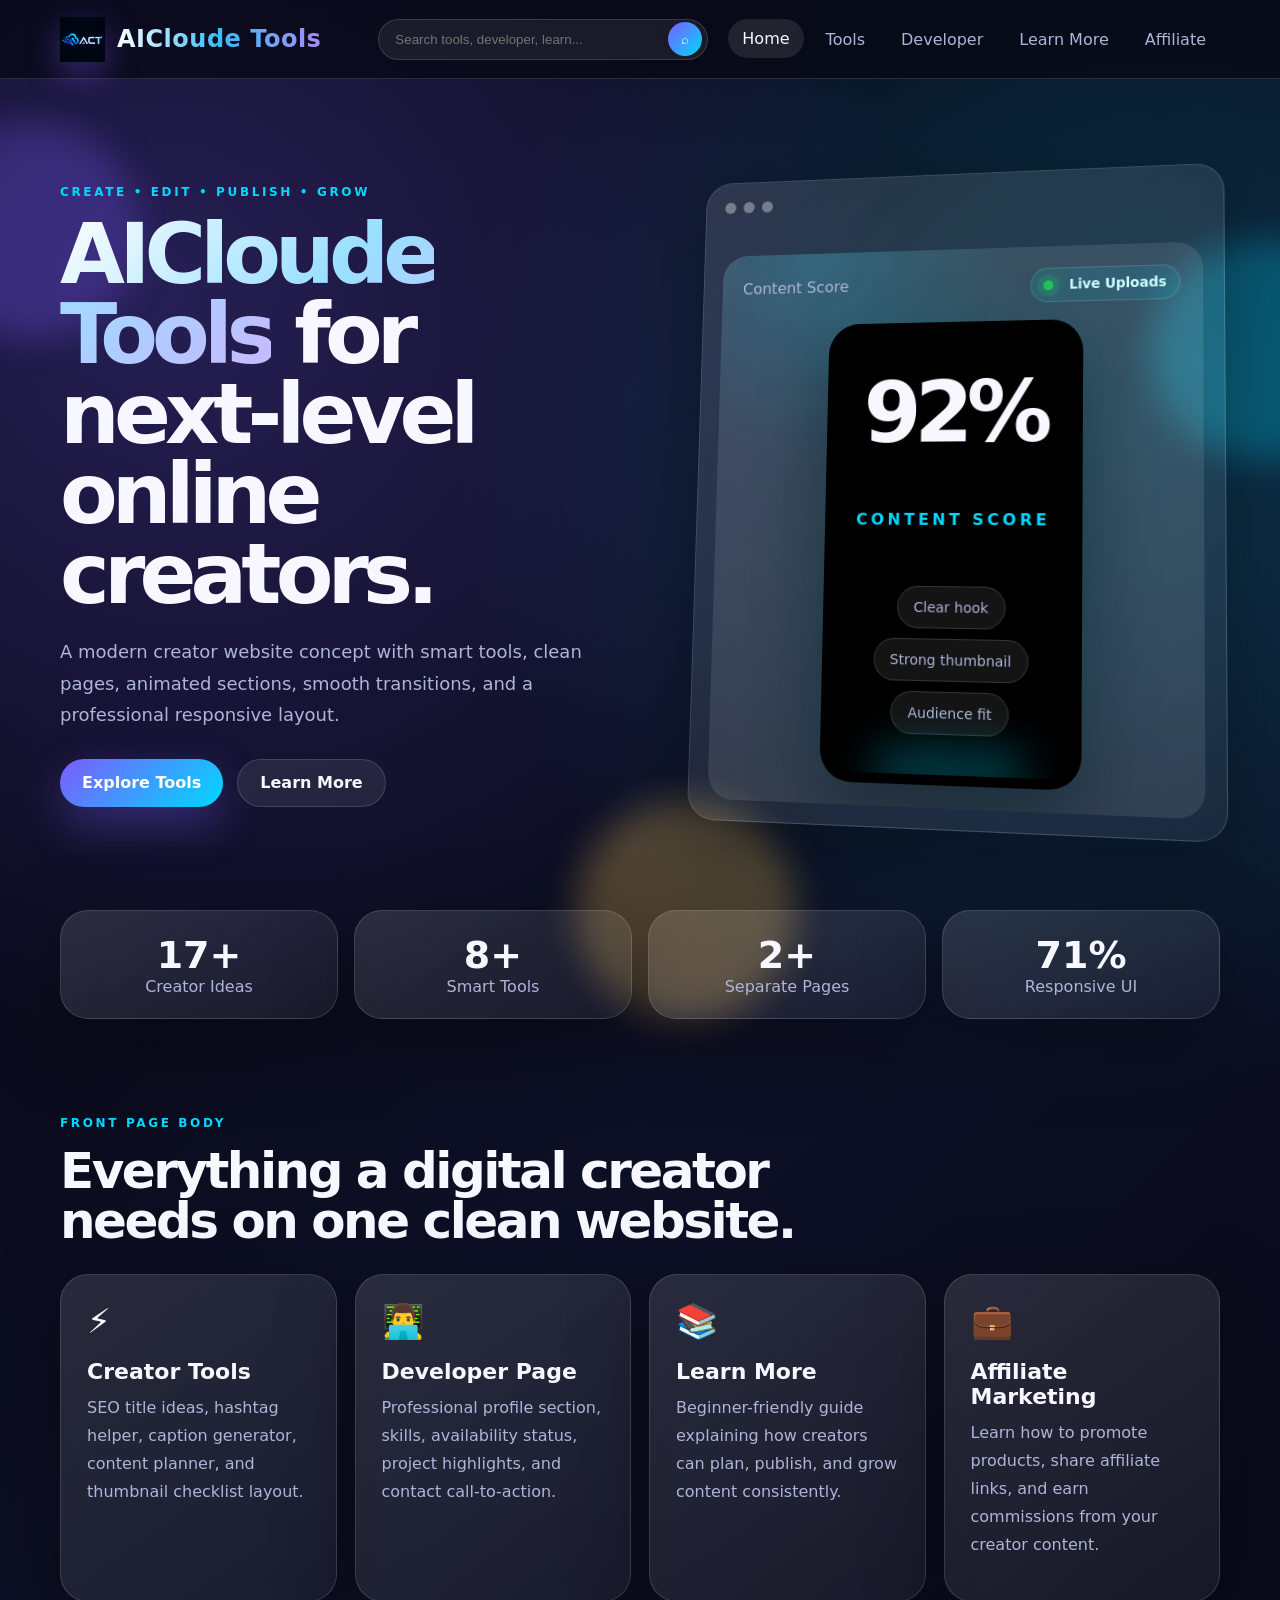
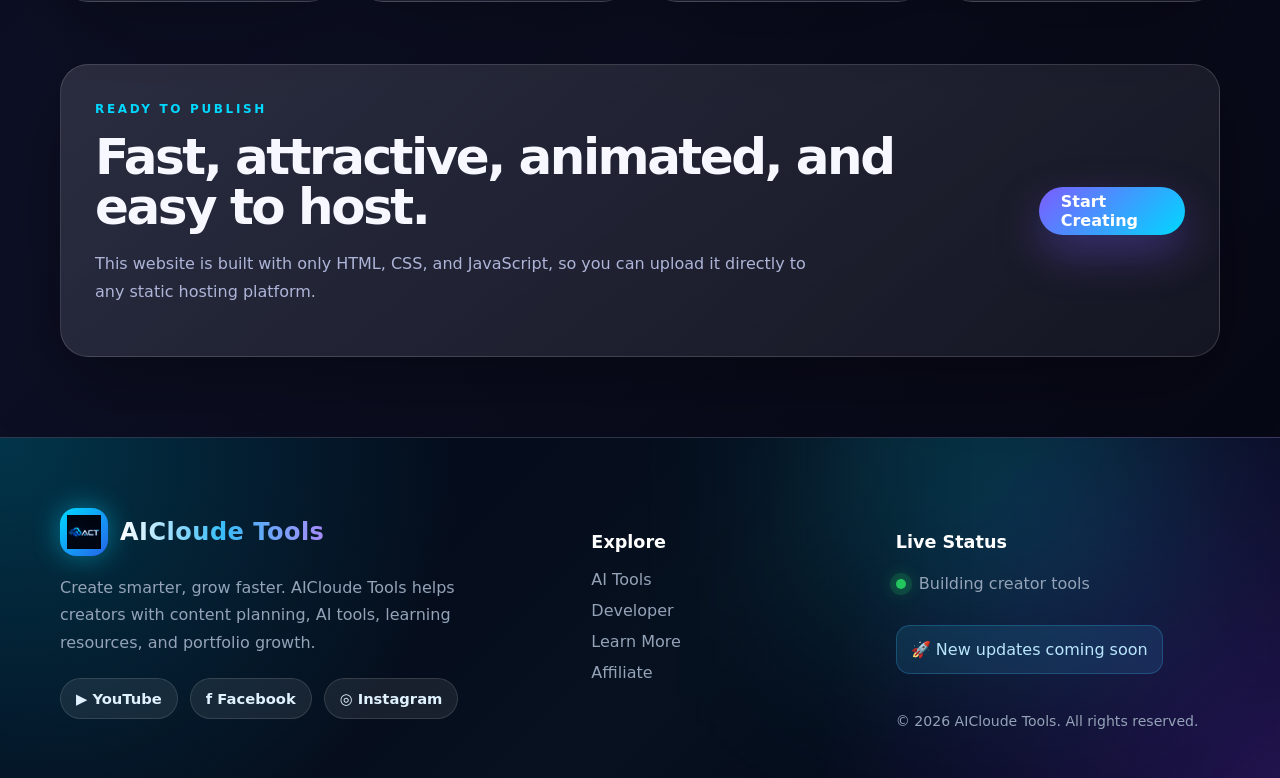
==== index.html @ 038cf360 "upload all website files" ====
<!DOCTYPE html>
<html lang="en">
<head>
  <meta charset="UTF-8" />
  <meta name="viewport" content="width=device-width, initial-scale=1.0" />
  <title>AICloude Tools | Home</title>
<link rel="icon" href="../Images/logo.png" type="image/png">
  <link rel="stylesheet" href="styles.css" />
</head>
<body data-page="home">
  <div class="page-transition"></div>
  <div class="bg-orbs" aria-hidden="true">
    <span></span><span></span><span></span>
  </div>

  <header class="site-header">
    <nav class="navbar container">
      <a class="brand magnetic" href="index.html" aria-label="AICloude Tools home">
        <span class="logo-mark"><img src="/Images/logo.png" alt="AICloude Tools logo" /></span>
        <span class="logo-name">AICloude Tools</span>
      </a>

      <button class="menu-toggle" aria-label="Open menu" aria-expanded="false">
        <span></span><span></span><span></span>
      </button>

      <div class="nav-panel">
        <div class="search-box">
          <input id="siteSearch" type="search" placeholder="Search tools, developer, learn..." autocomplete="off" />
          <button id="searchBtn" aria-label="Search">⌕</button>
          <div id="searchResults" class="search-results" aria-live="polite"></div>
        </div>

        <ul class="nav-links">
          <li><a class="active" href="index.html">Home</a></li>
          <li><a href="/Pages/tools.html">Tools</a></li>
          <li><a href="/Pages/developer.html">Developer</a></li>
          <li><a href="/Pages/learn-more.html">Learn More</a></li>
          <li><a href="/Pages/affiliate.html">Affiliate</a></li>
        </ul>
      </div>
    </nav>
  </header>

  <main>
    <section class="hero container reveal">
      <div class="hero-copy">
        <p class="eyebrow">Create • Edit • Publish • Grow</p>
        <h1><a class="title-link" href="/Pages/tools.html">AICloude Tools</a> for next-level online creators.</h1>
        <p class="hero-text">A modern creator website concept with smart tools, clean pages, animated sections, smooth transitions, and a professional responsive layout.</p>
        <div class="hero-actions">
          <a class="btn primary" href="Pages/tools.html">Explore Tools</a>
          <a class="btn ghost" href="Pages/learn-more.html">Learn More</a>
        </div>
      </div>

      <div class="hero-visual" aria-label="Animated creator dashboard preview">
        <div class="device-card shorts-device-card floaty">
          <div class="device-top"><span></span><span></span><span></span></div>
          <div class="auto-video-card shine">
            <div class="video-card-head">
              <div>
                <p>Content Score</p>
                <!-- <strong>Auto Channel Videos</strong> -->
              </div>
              <small><span class="live-dot"></span> Live Uploads</small>
            </div>

            <div class="shorts-player-shell" aria-label="Content score preview">
              <div class="score-shell">
                <div class="score-value">92%</div>
                <p>Content Score</p>
                <div class="score-badges">
                  <span>Clear hook</span>
                  <span>Strong thumbnail</span>
                  <span>Audience fit</span>
                </div>
              </div>
              <div class="video-glow"></div>
            </div>
          </div>
          <!-- <div class="mini-grid">
            <div><b>Auto</b><span>Play</span></div>
            <div><b>Muted</b><span>Audio Off</span></div>
            <div><b>Loop</b><span>One by one</span></div>
            <div><b>Auto</b><span>New Uploads</span></div>
          </div> -->
        </div>
      </div>
    </section>

    <section class="stats-strip container reveal">
      <article><strong data-count="25">0</strong><span>Creator Ideas</span></article>
      <article><strong data-count="12">0</strong><span>Smart Tools</span></article>
      <article><strong data-count="4">0</strong><span>Separate Pages</span></article>
      <article><strong data-count="100">0</strong><span>Responsive UI</span></article>
    </section>

    <section class="container section reveal">
      <div class="section-heading">
        <p class="eyebrow">Front Page Body</p>
        <h2>Everything a digital creator needs on one clean website.</h2>
      </div>
      <div class="feature-grid">
        <a class="feature-card" href="/Pages/tools.html">
          <span class="card-icon">⚡</span>
          <h3>Creator Tools</h3>
          <p>SEO title ideas, hashtag helper, caption generator, content planner, and thumbnail checklist layout.</p>
        </a>
        <a class="feature-card" href="developer.html">
          <span class="card-icon">👨‍💻</span>
          <h3>Developer Page</h3>
          <p>Professional profile section, skills, availability status, project highlights, and contact call-to-action.</p>
        </a>
        <a class="feature-card" href="/Pages/learn-more.html">
          <span class="card-icon">📚</span>
          <h3>Learn More</h3>
          <p>Beginner-friendly guide explaining how creators can plan, publish, and grow content consistently.</p>
        </a>
        <a class="feature-card" href="/Pages/affiliate.html">
          <span class="card-icon">💼</span>
          <h3>Affiliate Marketing</h3>
          <p>Learn how to promote products, share affiliate links, and earn commissions from your creator content.</p>
        </a>
      </div>
    </section>

    <section class="cta-panel container reveal">
      <div>
        <p class="eyebrow">Ready to publish</p>
        <h2>Fast, attractive, animated, and easy to host.</h2>
        <p>This website is built with only HTML, CSS, and JavaScript, so you can upload it directly to any static hosting platform.</p>
      </div>
      <a class="btn primary" href="/Pages/tools.html">Start Creating</a>
    </section>
  </main>

  <!-- <footer class="site-footer">
    <div class="container footer-grid">
      <div>
        <a class="brand footer-brand" href="index.html"><span class="logo-mark"><img src="logo.png" alt="AICloude Tools logo" /></span><span class="logo-name">AICloude Tools</span></a>
        <p>Modern creator platform concept made for content planning, tools, learning, and portfolio growth.</p>
        <div class="footer-social">
          <a class="social-link" href="#" aria-label="YouTube">📺 YouTube</a>
          <a class="social-link" href="#" aria-label="Facebook">📘 Facebook</a>
          <a class="social-link" href="#" aria-label="Instagram">📸 Instagram</a>
        </div>
      </div>
      <div>
        <h4>Pages</h4>
        <a href="tools.html">Tools</a>
        <a href="developer.html">Developer</a>
        <a href="learn-more.html">Learn More</a>
        <a href="affiliate.html">Affiliate</a>
      </div>
      <div>
        <h4>Status</h4>
        <p><span class="live-dot"></span> Working on creator tools</p>
        <p>© <span id="year"></span> AICloude Tools</p>
      </div>
    </div>
  </footer> -->
<footer class="site-footer">
  <div class="footer-glow"></div>

  <div class="container footer-grid">
    <div class="footer-about">
      <a class="brand footer-brand" href="index.html">
        <span class="logo-mark">
          <img src="/Images/logo.png" alt="AICloude Tools logo" />
        </span>
        <span class="logo-name">AICloude Tools</span>
      </a>

      <p>
        Create smarter, grow faster. AICloude Tools helps creators with content planning,
        AI tools, learning resources, and portfolio growth.
      </p>

      <div class="footer-social">
        <a class="social-link youtube" href="#" aria-label="YouTube">▶ YouTube</a>
        <a class="social-link facebook" href="#" aria-label="Facebook">f Facebook</a>
        <a class="social-link instagram" href="#" aria-label="Instagram">◎ Instagram</a>
      </div>
    </div>

    <div class="footer-links">
      <h4>Explore</h4>
      <a href="/Pages/tools.html">AI Tools</a>
      <a href="/Pages/developer.html">Developer</a>
      <a href="/Pages/learn-more.html">Learn More</a>
      <a href="/Pages/affiliate.html">Affiliate</a>
    </div>

    <div class="footer-status">
      <h4>Live Status</h4>
      <p><span class="live-dot"></span> Building creator tools</p>
      <p class="footer-badge">🚀 New updates coming soon</p>
      <p class="copyright">© <span id="year"></span> AICloude Tools. All rights reserved.</p>
    </div>
  </div>
</footer>
  <script src="script.js"></script>
</body>
</html>
---- styles.css ----
:root {
  --bg: #070812;
  --panel: rgba(255, 255, 255, 0.08);
  --panel-strong: rgba(255, 255, 255, 0.13);
  --text: #f7f8ff;
  --muted: #aeb5d8;
  --brand: #7c5cff;
  --brand-2: #00d8ff;
  --accent: #ffca5c;
  --shadow: 0 24px 80px rgba(0, 0, 0, 0.35);
  --radius: 28px;
  --border: 1px solid rgba(255, 255, 255, 0.14);
}

* { box-sizing: border-box; }
html { scroll-behavior: smooth; }
body {
  margin: 0;
  font-family: Inter, ui-sans-serif, system-ui, -apple-system, BlinkMacSystemFont, "Segoe UI", sans-serif;
  background: radial-gradient(circle at 12% 12%, rgba(124, 92, 255, .27), transparent 32%),
              radial-gradient(circle at 88% 18%, rgba(0, 216, 255, .18), transparent 30%),
              linear-gradient(135deg, #050611 0%, #0d1025 50%, #050611 100%);
  color: var(--text);
  min-height: 100vh;
  overflow-x: hidden;
}

a { color: inherit; text-decoration: none; }
img { max-width: 100%; display: block; }
.container { width: min(1160px, calc(100% - 36px)); margin: 0 auto; }

.bg-orbs span {
  position: fixed;
  width: 220px;
  height: 220px;
  border-radius: 999px;
  filter: blur(18px);
  opacity: .28;
  pointer-events: none;
  animation: drift 12s ease-in-out infinite alternate;
  z-index: -1;
}
.bg-orbs span:nth-child(1) { background: #7c5cff; left: -80px; top: 120px; }
.bg-orbs span:nth-child(2) { background: #00d8ff; right: -90px; top: 240px; animation-delay: 2s; }
.bg-orbs span:nth-child(3) { background: #ffca5c; left: 45%; bottom: -120px; animation-delay: 4s; }

@keyframes drift {
  from { transform: translate3d(0, 0, 0) scale(1); }
  to { transform: translate3d(28px, -34px, 0) scale(1.1); }
}

.page-transition {
  position: fixed;
  inset: 0;
  background: var(--bg);
  z-index: 1000;
  pointer-events: none;
  animation: pageReveal .55s ease forwards;
}
@keyframes pageReveal { to { opacity: 0; visibility: hidden; } }

.site-header {
  position: sticky;
  top: 0;
  z-index: 99;
  backdrop-filter: blur(20px);
  background: rgba(7, 8, 18, 0.72);
  border-bottom: var(--border);
}
.navbar {
  min-height: 78px;
  display: flex;
  align-items: center;
  justify-content: space-between;
  gap: 22px;
}
.brand { display: flex; align-items: center; gap: 12px; font-weight: 800; letter-spacing: -0.03em; }
.logo-mark {
  width: 45px;
  height: 45px;
  display: grid;
  place-items: center;
  border-radius: 16px;
  background: linear-gradient(135deg, var(--brand), var(--brand-2));
  box-shadow: 0 12px 36px rgba(124, 92, 255, .45);
  color: white;
  font-size: 15px;
}
.logo-name { font-size: clamp(17px, 2vw, 23px); }
.nav-panel { display: flex; align-items: center; gap: 20px; }
.nav-links { display: flex; align-items: center; gap: 8px; list-style: none; padding: 0; margin: 0; }
.nav-links a {
  display: inline-flex;
  padding: 10px 14px;
  border-radius: 999px;
  color: var(--muted);
  transition: .25s ease;
}
.nav-links a:hover, .nav-links a.active { background: rgba(255,255,255,.1); color: var(--text); transform: translateY(-1px); }

.search-box { position: relative; display: flex; align-items: center; width: min(330px, 38vw); }
.search-box input {
  width: 100%;
  border: var(--border);
  outline: none;
  color: var(--text);
  background: rgba(255,255,255,.07);
  padding: 12px 46px 12px 16px;
  border-radius: 999px;
  transition: .25s ease;
}
.search-box input:focus { border-color: rgba(0,216,255,.65); box-shadow: 0 0 0 4px rgba(0,216,255,.1); }
.search-box button {
  position: absolute;
  right: 6px;
  border: 0;
  height: 34px;
  width: 34px;
  border-radius: 999px;
  color: white;
  background: linear-gradient(135deg, var(--brand), var(--brand-2));
  cursor: pointer;
}
.search-results {
  position: absolute;
  top: 54px;
  left: 0;
  right: 0;
  padding: 8px;
  border: var(--border);
  border-radius: 18px;
  background: rgba(10, 12, 30, .96);
  box-shadow: var(--shadow);
  display: none;
}
.search-results a { display: block; padding: 11px 12px; border-radius: 12px; color: var(--muted); }
.search-results a:hover { background: rgba(255,255,255,.08); color: var(--text); }

.menu-toggle { display: none; background: transparent; border: 0; width: 42px; cursor: pointer; }
.menu-toggle span { display: block; height: 3px; background: white; margin: 7px 0; border-radius: 4px; transition: .25s ease; }
.menu-toggle.open span:nth-child(1) { transform: translateY(10px) rotate(45deg); }
.menu-toggle.open span:nth-child(2) { opacity: 0; }
.menu-toggle.open span:nth-child(3) { transform: translateY(-10px) rotate(-45deg); }

.hero, .developer-hero {
  display: grid;
  grid-template-columns: 1.04fr .96fr;
  gap: 46px;
  align-items: center;
  padding: 86px 0 54px;
}
.sub-hero { padding: 86px 0 34px; text-align: center; }
.eyebrow { color: var(--brand-2); text-transform: uppercase; letter-spacing: .22em; font-weight: 800; font-size: 12px; }
h1, h2, h3, p { margin-top: 0; }
h1 { font-size: clamp(44px, 7vw, 84px); line-height: .95; letter-spacing: -0.07em; margin-bottom: 22px; }
h2 { font-size: clamp(30px, 4vw, 50px); line-height: 1; letter-spacing: -0.05em; margin-bottom: 18px; }
h3 { font-size: 22px; margin-bottom: 10px; }
p { color: var(--muted); line-height: 1.75; }
.hero-text, .sub-hero p { font-size: 18px; max-width: 680px; }
.sub-hero p { margin-inline: auto; }
.title-link {
  background: linear-gradient(135deg, #ffffff, #9adfff, #c7b8ff);
  -webkit-background-clip: text;
  background-clip: text;
  color: transparent;
  transition: .28s ease;
}
.title-link:hover { filter: drop-shadow(0 0 22px rgba(0,216,255,.5)); }
.hero-actions { display: flex; gap: 14px; flex-wrap: wrap; margin-top: 28px; }
.btn {
  display: inline-flex;
  align-items: center;
  justify-content: center;
  min-height: 48px;
  padding: 0 22px;
  border-radius: 999px;
  border: var(--border);
  font-weight: 800;
  transition: transform .25s ease, box-shadow .25s ease, background .25s ease;
}
.btn:hover { transform: translateY(-3px); }
.btn.primary { background: linear-gradient(135deg, var(--brand), var(--brand-2)); color: white; border: 0; box-shadow: 0 18px 44px rgba(124, 92, 255, .34); }
.btn.ghost { background: rgba(255,255,255,.08); color: var(--text); }

.hero-visual { perspective: 1200px; }
.device-card, .profile-card, .generator-card, .checklist-card, .feature-card, .learn-card, .cta-panel, .timeline article, .stats-strip article {
  border: var(--border);
  background: linear-gradient(145deg, rgba(255,255,255,.12), rgba(255,255,255,.055));
  box-shadow: var(--shadow);
  border-radius: var(--radius);
}
.device-card {
  padding: 20px;
  min-height: 460px;
  transform: rotateY(-9deg) rotateX(5deg);
  overflow: hidden;
  position: relative;
}
.floaty { animation: floaty 4.2s ease-in-out infinite; }
@keyframes floaty { 50% { transform: rotateY(-9deg) rotateX(5deg) translateY(-14px); } }
.device-top { display: flex; gap: 8px; margin-bottom: 46px; }
.device-top span { width: 12px; height: 12px; border-radius: 999px; background: rgba(255,255,255,.35); }
.analytics-card { padding: 28px; border-radius: 24px; background: rgba(255,255,255,.1); position: relative; overflow: hidden; }
.analytics-card strong { display: block; font-size: 86px; line-height: 1; letter-spacing: -0.07em; }
.analytics-card small { color: var(--accent); font-weight: 800; }
.shine::after {
  content: "";
  position: absolute;
  inset: -120% auto auto -60%;
  width: 50%;
  height: 300%;
  background: linear-gradient(90deg, transparent, rgba(255,255,255,.16), transparent);
  transform: rotate(22deg);
  animation: shine 4s infinite;
}
@keyframes shine { 0%, 35% { left: -80%; } 70%, 100% { left: 135%; } }
.mini-grid { display: grid; grid-template-columns: repeat(2, 1fr); gap: 14px; margin-top: 18px; }
.mini-grid div { padding: 18px; border-radius: 20px; background: rgba(0,0,0,.23); }
.mini-grid b { display: block; }
.mini-grid span { color: var(--muted); font-size: 14px; }


/* Auto-playing YouTube Shorts/video card */
.shorts-device-card {
  min-height: 570px;
}
.auto-video-card {
  padding: 22px;
  border-radius: 26px;
  background: radial-gradient(circle at 20% 0%, rgba(0,216,255,.18), transparent 32%), rgba(255,255,255,.1);
  position: relative;
  overflow: hidden;
}
.video-card-head {
  display: flex;
  align-items: flex-start;
  justify-content: space-between;
  gap: 16px;
  margin-bottom: 18px;
}
.video-card-head p { margin-bottom: 4px; }
.video-card-head strong {
  display: block;
  font-size: clamp(28px, 4vw, 48px);
  line-height: 1;
  letter-spacing: -0.06em;
}
.video-card-head small {
  display: inline-flex;
  align-items: center;
  gap: 8px;
  color: #cfffff;
  font-weight: 800;
  white-space: nowrap;
  padding: 9px 12px;
  border-radius: 999px;
  background: rgba(0,216,255,.1);
  border: var(--border);
}
.shorts-player-shell {
  position: relative;
  width: min(260px, 78vw);
  aspect-ratio: 9 / 16;
  margin: 0 auto;
  border-radius: 32px;
  overflow: hidden;
  border: 10px solid rgba(0,0,0,.42);
  background: #000;
  box-shadow: 0 26px 70px rgba(0,0,0,.45), 0 0 50px rgba(0,216,255,.12);
}
.youtube-player,
.youtube-player iframe {
  width: 100%;
  height: 100%;
  border: 0;
  display: block;
}
.youtube-player iframe {
  pointer-events: none;
}
.score-shell {
  display: grid;
  place-items: center;
  justify-items: center;
  gap: 14px;
  height: 100%;
  padding: 20px;
  text-align: center;
  color: var(--text);
}
.score-shell p {
  margin: 0;
  text-transform: uppercase;
  letter-spacing: .22em;
  color: var(--brand-2);
  font-weight: 800;
}
.score-value {
  font-size: clamp(56px, 10vw, 86px);
  line-height: 1;
  font-weight: 900;
  letter-spacing: -0.08em;
}
.score-badges {
  display: flex;
  flex-wrap: wrap;
  justify-content: center;
  gap: 10px;
}
.score-badges span {
  padding: 12px 16px;
  border-radius: 999px;
  border: var(--border);
  background: rgba(255,255,255,.08);
  color: var(--muted);
  font-size: 14px;
}
.video-glow {
  position: absolute;
  inset: auto 18% -18px;
  height: 44px;
  border-radius: 999px;
  background: rgba(0,216,255,.3);
  filter: blur(22px);
  pointer-events: none;
}
.video-caption {
  position: absolute;
  left: 12px;
  right: 12px;
  bottom: 12px;
  padding: 12px;
  border-radius: 18px;
  background: linear-gradient(180deg, rgba(0,0,0,.08), rgba(0,0,0,.62));
  color: white;
  pointer-events: none;
}
.video-caption b,
.video-caption span { display: block; }
.video-caption span { color: rgba(255,255,255,.76); font-size: 12px; margin-top: 2px; }
.youtube-message {
  height: 100%;
  display: grid;
  place-items: center;
  text-align: center;
  padding: 20px;
  color: var(--muted);
}

.stats-strip { display: grid; grid-template-columns: repeat(4, 1fr); gap: 16px; padding: 32px 0; }
.stats-strip article { padding: 22px; text-align: center; }
.stats-strip strong { font-size: 38px; display: block; }
.stats-strip span { color: var(--muted); }
.section { padding: 62px 0; }
.section-heading { max-width: 760px; margin-bottom: 28px; }
.feature-grid, .learn-grid {display: grid;grid-template-columns: repeat(4, 1fr);gap: 18px;}
.feature-card, .learn-card { padding: 26px; transition: .28s ease; position: relative; overflow: hidden; }
.feature-card:hover, .learn-card:hover { transform: translateY(-8px); background: var(--panel-strong); }
.feature-card::before, .learn-card::before {
  content: "";
  position: absolute;
  inset: 0;
  background: radial-gradient(circle at var(--x, 50%) var(--y, 50%), rgba(0,216,255,.16), transparent 35%);
  opacity: 0;
  transition: opacity .25s ease;
}
.feature-card:hover::before, .learn-card:hover::before { opacity: 1; }
.card-icon { font-size: 34px; display: inline-block; margin-bottom: 18px; }
.cta-panel { display: flex; align-items: center; justify-content: space-between; gap: 30px; padding: 34px; margin-bottom: 60px; }
.cta-panel p { max-width: 730px; }

.tool-lab { display: grid; grid-template-columns: 1.15fr .85fr; gap: 18px; }
.generator-card, .checklist-card { padding: 28px; }
.input-row { display: flex; gap: 12px; margin: 20px 0; }
.input-row input {
  flex: 1;
  border: var(--border);
  border-radius: 16px;
  padding: 14px 16px;
  outline: none;
  background: rgba(255,255,255,.08);
  color: var(--text);
}
.output-box { min-height: 120px; border-radius: 20px; background: rgba(0,0,0,.24); padding: 18px; color: var(--muted); line-height: 1.7; }
.checklist-card label { display: block; padding: 13px 0; color: var(--muted); }
.checklist-card input { accent-color: var(--brand-2); }
.tools-grid {grid-template-columns: repeat(4, 1fr);}

.developer-hero { grid-template-columns: .75fr 1.25fr; }
.profile-card { padding: 34px; text-align: center; position: relative; overflow: hidden; }
.profile-photo {
  width: 132px;
  height: 132px;
  display: grid;
  place-items: center;
  margin: 0 auto 20px;
  border-radius: 38px;
  font-size: 42px;
  font-weight: 900;
  background: linear-gradient(135deg, var(--brand), var(--accent));
  box-shadow: 0 20px 60px rgba(255, 202, 92, .24);
}
.availability { display: inline-flex; align-items: center; gap: 8px; padding: 10px 14px; border-radius: 999px; background: rgba(0,216,255,.1); color: #cfffff; font-weight: 700; }
.live-dot { width: 10px; height: 10px; border-radius: 999px; background: #34ff8b; display: inline-block; box-shadow: 0 0 0 rgba(52,255,139,.55); animation: pulse 1.3s infinite; }
@keyframes pulse { 70% { box-shadow: 0 0 0 12px rgba(52,255,139,0); } }
.skill-list { display: flex; flex-wrap: wrap; gap: 12px; }
.skill-list span { padding: 12px 16px; border-radius: 999px; border: var(--border); background: rgba(255,255,255,.08); color: var(--muted); }
.timeline { display: grid; grid-template-columns: repeat(3, 1fr); gap: 18px; }
.timeline article { padding: 28px; }
.timeline article span, .learn-card span { color: var(--brand-2); font-size: 34px; font-weight: 900; }

.learn-grid { grid-template-columns: repeat(4, 1fr); }
.accordion { max-width: 900px; margin: 0 auto; }
.accordion-btn {
  width: 100%;
  text-align: left;
  padding: 20px 22px;
  border: var(--border);
  background: rgba(255,255,255,.08);
  color: var(--text);
  border-radius: 18px;
  margin-top: 12px;
  font-weight: 800;
  cursor: pointer;
}
.accordion-panel { max-height: 0; overflow: hidden; transition: max-height .3s ease; }
.accordion-panel p { padding: 16px 22px 6px; }
.accordion-btn.open + .accordion-panel { max-height: 160px; }

/* .site-footer {
  position: relative;
  border-top: var(--border);
  background: linear-gradient(180deg, rgba(7,8,18,.95), rgba(7,8,18,.82));
  padding: 58px 0 42px;
  backdrop-filter: blur(20px);
  overflow: hidden;
}
.site-footer::before {
  content: "";
  position: absolute;
  inset: 0;
  background: radial-gradient(circle at 18% 18%, rgba(124,92,255,.12), transparent 18%), radial-gradient(circle at 82% 36%, rgba(0,216,255,.14), transparent 16%);
  pointer-events: none;
}
.footer-grid {
  position: relative;
  z-index: 1;
  display: grid;
  grid-template-columns: 1.5fr .9fr .9fr;
  gap: 32px;
  align-items: start;
}
.footer-grid > div { position: relative; }
.footer-brand { margin-bottom: 18px; display: grid; gap: 14px; }
.footer-grid h4 { margin-bottom: 18px; color: var(--brand-2); letter-spacing: .18em; text-transform: uppercase; font-size: 13px; }
.footer-grid a:not(.brand) { display: block; color: var(--muted); margin: 10px 0; transition: color .3s ease, transform .3s ease; }
.footer-grid a:hover { color: var(--text); transform: translateX(3px); }
.footer-link-group { display: grid; gap: 4px; }
.footer-social { display: flex; flex-wrap: wrap; gap: 10px; margin-top: 18px; }
.social-link {
  display: inline-flex;
  align-items: center;
  gap: 8px;
  padding: 12px 18px;
  border-radius: 999px;
  border: 1px solid rgba(255,255,255,.12);
  background: rgba(255,255,255,.06);
  color: var(--text);
  transition: transform .3s ease, box-shadow .3s ease, background .3s ease, border-color .3s ease;
  font-size: 14px;
}
.social-link:hover {
  background: rgba(124,92,255,.24);
  border-color: rgba(124,92,255,.6);
  color: #fff;
  transform: translateY(-4px) scale(1.02);
  box-shadow: 0 18px 35px rgba(124,92,255,.18);
}
.footer-brand span.logo-mark {
  box-shadow: 0 20px 55px rgba(124,92,255,.35);
}
.footer-note { color: var(--muted); font-size: 14px; line-height: 1.8; } */
.site-footer {
  position: relative;
  overflow: hidden;
  margin-top: 80px;
  padding: 70px 20px 30px;
  background:
    radial-gradient(circle at top left, rgba(0, 217, 255, 0.22), transparent 35%),
    radial-gradient(circle at bottom right, rgba(124, 58, 237, 0.25), transparent 35%),
    linear-gradient(135deg, #020617, #07111f 55%, #020617);
  color: #dbeafe;
  border-top: 1px solid rgba(148, 163, 184, 0.25);
}

.footer-glow {
  position: absolute;
  width: 320px;
  height: 320px;
  background: rgba(0, 217, 255, 0.18);
  filter: blur(90px);
  top: -120px;
  right: 10%;
  pointer-events: none;
}

.footer-grid {
  position: relative;
  z-index: 2;
  display: grid;
  grid-template-columns: 1.5fr 0.8fr 1fr;
  gap: 45px;
  align-items: start;
}

.footer-brand {
  display: inline-flex;
  align-items: center;
  gap: 12px;
  margin-bottom: 18px;
  text-decoration: none;
}

.footer-brand .logo-mark {
  width: 48px;
  height: 48px;
  display: grid;
  place-items: center;
  border-radius: 16px;
  background: linear-gradient(135deg, #00d9ff, #2563eb);
  box-shadow: 0 0 28px rgba(0, 217, 255, 0.45);
}

.footer-brand .logo-mark img {
  width: 34px;
  height: 34px;
  object-fit: contain;
}

.logo-name {
  font-size: 1.5rem;
  font-weight: 800;
  letter-spacing: 0.5px;
  background: linear-gradient(90deg, #ffffff, #38bdf8, #a78bfa);
  -webkit-background-clip: text;
  -webkit-text-fill-color: transparent;
}

.footer-about p,
.footer-status p {
  color: #94a3b8;
  line-height: 1.7;
  max-width: 460px;
}

.footer-social {
  display: flex;
  flex-wrap: wrap;
  gap: 12px;
  margin-top: 22px;
}

.social-link {
  padding: 11px 15px;
  border-radius: 999px;
  color: #e0f2fe;
  text-decoration: none;
  font-weight: 600;
  font-size: 0.92rem;
  background: rgba(255, 255, 255, 0.08);
  border: 1px solid rgba(255, 255, 255, 0.12);
  backdrop-filter: blur(12px);
  transition: 0.3s ease;
}

.social-link:hover {
  transform: translateY(-4px);
  box-shadow: 0 12px 35px rgba(56, 189, 248, 0.25);
}

.youtube:hover {
  background: #ef4444;
  color: #fff;
}

.facebook:hover {
  background: #2563eb;
  color: #fff;
}

.instagram:hover {
  background: linear-gradient(135deg, #f97316, #ec4899, #7c3aed);
  color: #fff;
}

.footer-links h4,
.footer-status h4 {
  color: #ffffff;
  font-size: 1.1rem;
  margin-bottom: 18px;
}

.footer-links a {
  display: block;
  color: #94a3b8;
  text-decoration: none;
  margin: 12px 0;
  transition: 0.25s ease;
}

.footer-links a:hover {
  color: #38bdf8;
  transform: translateX(6px);
}

.live-dot {
  display: inline-block;
  width: 10px;
  height: 10px;
  margin-right: 8px;
  border-radius: 50%;
  background: #22c55e;
  box-shadow: 0 0 0 6px rgba(34, 197, 94, 0.16),
              0 0 18px rgba(34, 197, 94, 0.85);
  animation: pulseLive 1.5s infinite;
}

.footer-badge {
  display: inline-block;
  margin-top: 12px;
  padding: 10px 14px;
  border-radius: 14px;
  background: rgba(56, 189, 248, 0.12);
  border: 1px solid rgba(56, 189, 248, 0.25);
  color: #bae6fd !important;
}

.copyright {
  margin-top: 20px;
  font-size: 0.88rem;
}

@keyframes pulseLive {
  0% {
    transform: scale(1);
    opacity: 1;
  }
  70% {
    transform: scale(1.25);
    opacity: 0.65;
  }
  100% {
    transform: scale(1);
    opacity: 1;
  }
}

@media (max-width: 850px) {
  .footer-grid {
    grid-template-columns: 1fr;
    gap: 30px;
  }

  .site-footer {
    padding-top: 55px;
  }

  .logo-name {
    font-size: 1.3rem;
  }
}
.reveal { opacity: 0; transform: translateY(28px); transition: opacity .75s ease, transform .75s ease; }
.reveal.visible { opacity: 1; transform: translateY(0); }
.magnetic { transition: transform .18s ease; }

@media (max-width: 920px) {
  .menu-toggle { display: block; }
  .nav-panel {
    position: absolute;
    top: 78px;
    left: 18px;
    right: 18px;
    flex-direction: column;
    align-items: stretch;
    padding: 18px;
    border: var(--border);
    border-radius: 22px;
    background: rgba(7, 8, 18, .96);
    box-shadow: var(--shadow);
    transform: translateY(-16px);
    opacity: 0;
    pointer-events: none;
    transition: .25s ease;
  }
  .nav-panel.open { transform: translateY(0); opacity: 1; pointer-events: auto; }
  .search-box { width: 100%; }
  .nav-links { flex-direction: column; align-items: stretch; }
  .nav-links a { justify-content: center; }
  .hero, .developer-hero, .tool-lab { grid-template-columns: 1fr; }
  .hero { padding-top: 62px; }
  .device-card { transform: none; min-height: auto; }
  .floaty { animation: none; }
  .stats-strip, .feature-grid, .tools-grid, .timeline, .learn-grid, .footer-grid { grid-template-columns: 1fr 1fr; }
  .cta-panel { flex-direction: column; align-items: flex-start; }
}

@media (max-width: 620px) {
  .container { width: min(100% - 26px, 1160px); }
  .logo-name { font-size: 16px; }
  h1 { font-size: 42px; }
  .hero-actions, .input-row { flex-direction: column; }
  .stats-strip, .feature-grid, .tools-grid, .timeline, .learn-grid, .footer-grid, .mini-grid { grid-template-columns: 1fr; }
  .section { padding: 42px 0; }
  .analytics-card strong { font-size: 64px; }
  .shorts-device-card { min-height: auto; }
  .video-card-head { flex-direction: column; }
  .shorts-player-shell { width: min(245px, 88vw); }
}


/* ================================
   CONTACT DEVELOPER MODAL CSS
================================ */

.contact-modal {
  position: fixed;
  inset: 0;
  z-index: 9999;
  display: none;
  align-items: center;
  justify-content: center;
  padding: 24px;
  background: rgba(2, 6, 23, 0.86);
  backdrop-filter: blur(16px);
}

.contact-modal.active {
  display: flex;
}

.contact-frame {
  position: relative;
  width: min(1280px, 96vw);
  max-height: 90vh;
  overflow-y: auto;
  scrollbar-width: none;
  -ms-overflow-style: none;
  padding: 44px;
  border-radius: 32px;
  background:
    radial-gradient(circle at top left, rgba(0, 217, 255, 0.22), transparent 34%),
    radial-gradient(circle at bottom right, rgba(168, 85, 247, 0.24), transparent 38%),
    linear-gradient(135deg, rgba(15, 23, 42, 0.98), rgba(2, 6, 23, 0.99));
  border: 1px solid rgba(148, 163, 184, 0.28);
  box-shadow:
    0 35px 100px rgba(0, 0, 0, 0.65),
    inset 0 1px 0 rgba(255, 255, 255, 0.08);
  animation: modalZoom 0.35s ease;
}

.contact-frame::-webkit-scrollbar {
  display: none;
}

/* Close Button */

.close-contact {
  position: absolute;
  top: 20px;
  right: 22px;
  width: 44px;
  height: 44px;
  border: none;
  border-radius: 50%;
  cursor: pointer;
  color: #ffffff;
  font-size: 28px;
  line-height: 1;
  background: rgba(255, 255, 255, 0.1);
  transition: 0.3s ease;
}

.close-contact:hover {
  background: #ef4444;
  transform: rotate(90deg) scale(1.05);
}

/* Header */

.contact-header {
  display: flex;
  align-items: center;
  gap: 28px;
  margin-bottom: 34px;
}

.contact-photo {
  width: 145px;
  height: 145px;
  flex-shrink: 0;
  padding: 5px;
  border-radius: 32px;
  background: linear-gradient(135deg, #00d9ff, #2563eb, #a855f7);
  box-shadow: 0 0 45px rgba(56, 189, 248, 0.42);
}

.contact-photo img {
  width: 100%;
  height: 100%;
  object-fit: cover;
  border-radius: 27px;
  border: 3px solid rgba(255, 255, 255, 0.14);
}

.contact-header h2 {
  margin: 6px 0;
  font-size: clamp(2.2rem, 4vw, 3.6rem);
  color: #ffffff;
  line-height: 1.1;
}

.developer-role {
  color: #38bdf8;
  font-weight: 800;
  font-size: 1.15rem;
}

.availability.small {
  display: inline-flex;
  align-items: center;
  margin-top: 10px;
  font-size: 0.92rem;
}

/* Details Cards */

.contact-details-grid {
  display: grid;
  grid-template-columns: repeat(3, 1fr);
  gap: 18px;
  margin: 28px 0;
}

.detail-card {
  padding: 20px;
  border-radius: 22px;
  background: rgba(255, 255, 255, 0.075);
  border: 1px solid rgba(255, 255, 255, 0.13);
  transition: 0.3s ease;
}

.detail-card:hover {
  transform: translateY(-6px);
  border-color: rgba(56, 189, 248, 0.55);
  box-shadow: 0 20px 48px rgba(56, 189, 248, 0.13);
}

.detail-card span {
  display: block;
  margin-bottom: 9px;
  color: #94a3b8;
  font-size: 0.86rem;
}

.detail-card strong {
  color: #f8fafc;
  font-size: 1rem;
  line-height: 1.5;
}

/* Sections */

.contact-section {
  margin-top: 26px;
  padding: 24px;
  border-radius: 24px;
  background: rgba(15, 23, 42, 0.76);
  border: 1px solid rgba(148, 163, 184, 0.18);
}

.contact-section h3 {
  margin-bottom: 14px;
  color: #ffffff;
  font-size: 1.25rem;
}

.contact-section p {
  color: #cbd5e1;
  line-height: 1.75;
}

/* Skills */

.skill-list.mini {
  display: flex;
  flex-wrap: wrap;
  gap: 11px;
}

.skill-list.mini span {
  padding: 10px 15px;
  border-radius: 999px;
  color: #dbeafe;
  background: rgba(56, 189, 248, 0.13);
  border: 1px solid rgba(56, 189, 248, 0.25);
  font-size: 0.9rem;
  font-weight: 600;
  transition: 0.3s ease;
}

.skill-list.mini span:hover {
  background: rgba(56, 189, 248, 0.22);
  transform: translateY(-3px);
}

/* Action Buttons */

.contact-actions {
  display: flex;
  flex-wrap: wrap;
  gap: 14px;
  margin-top: 28px;
}

/* Animation */

@keyframes modalZoom {
  from {
    opacity: 0;
    transform: scale(0.92) translateY(24px);
  }

  to {
    opacity: 1;
    transform: scale(1) translateY(0);
  }
}

/* Laptop / Desktop */

@media (min-width: 1024px) {
  .contact-frame {
    width: min(1280px, 96vw);
    padding: 46px;
  }

  .contact-details-grid {
    grid-template-columns: repeat(3, 1fr);
  }
}

/* Large Desktop */

@media (min-width: 1400px) {
  .contact-frame {
    width: min(1360px, 94vw);
  }
}

/* Tablet */

@media (max-width: 900px) {
  .contact-frame {
    width: min(760px, 96vw);
    padding: 34px 24px;
  }

  .contact-header {
    gap: 22px;
  }

  .contact-photo {
    width: 120px;
    height: 120px;
  }

  .contact-details-grid {
    grid-template-columns: repeat(2, 1fr);
  }
}

/* Mobile */

@media (max-width: 640px) {
  .contact-modal {
    padding: 14px;
  }

  .contact-frame {
    width: 100%;
    max-height: 92vh;
    padding: 28px 18px;
    border-radius: 24px;
  }

  .close-contact {
    top: 14px;
    right: 14px;
    width: 38px;
    height: 38px;
    font-size: 24px;
  }

  .contact-header {
    flex-direction: column;
    align-items: flex-start;
    gap: 18px;
  }

  .contact-photo {
    width: 110px;
    height: 110px;
    border-radius: 26px;
  }

  .contact-photo img {
    border-radius: 21px;
  }

  .contact-header h2 {
    font-size: 2rem;
  }

  .developer-role {
    font-size: 1rem;
  }

  .contact-details-grid {
    grid-template-columns: 1fr;
    gap: 14px;
  }

  .detail-card {
    padding: 17px;
  }

  .contact-section {
    padding: 18px;
  }

  .contact-actions {
    flex-direction: column;
  }

  .contact-actions .btn {
    width: 100%;
    justify-content: center;
    text-align: center;
  }
}
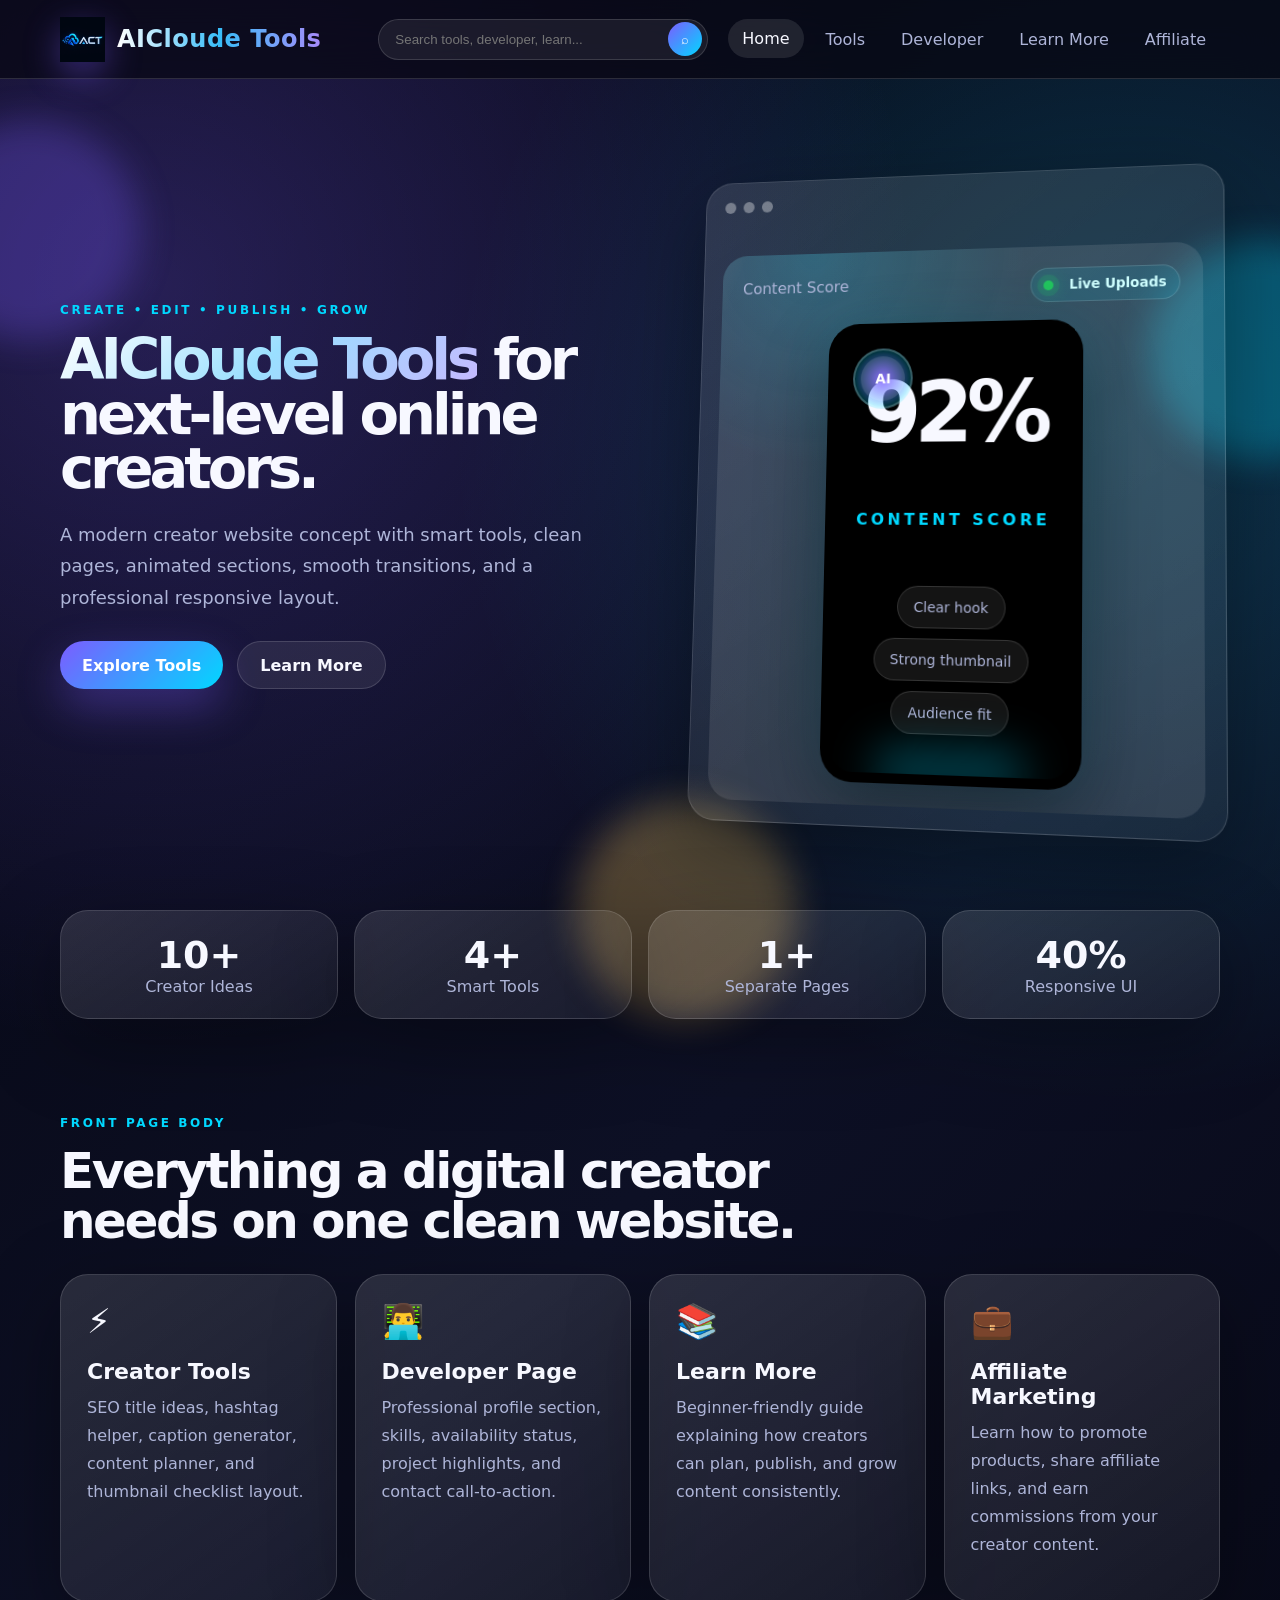
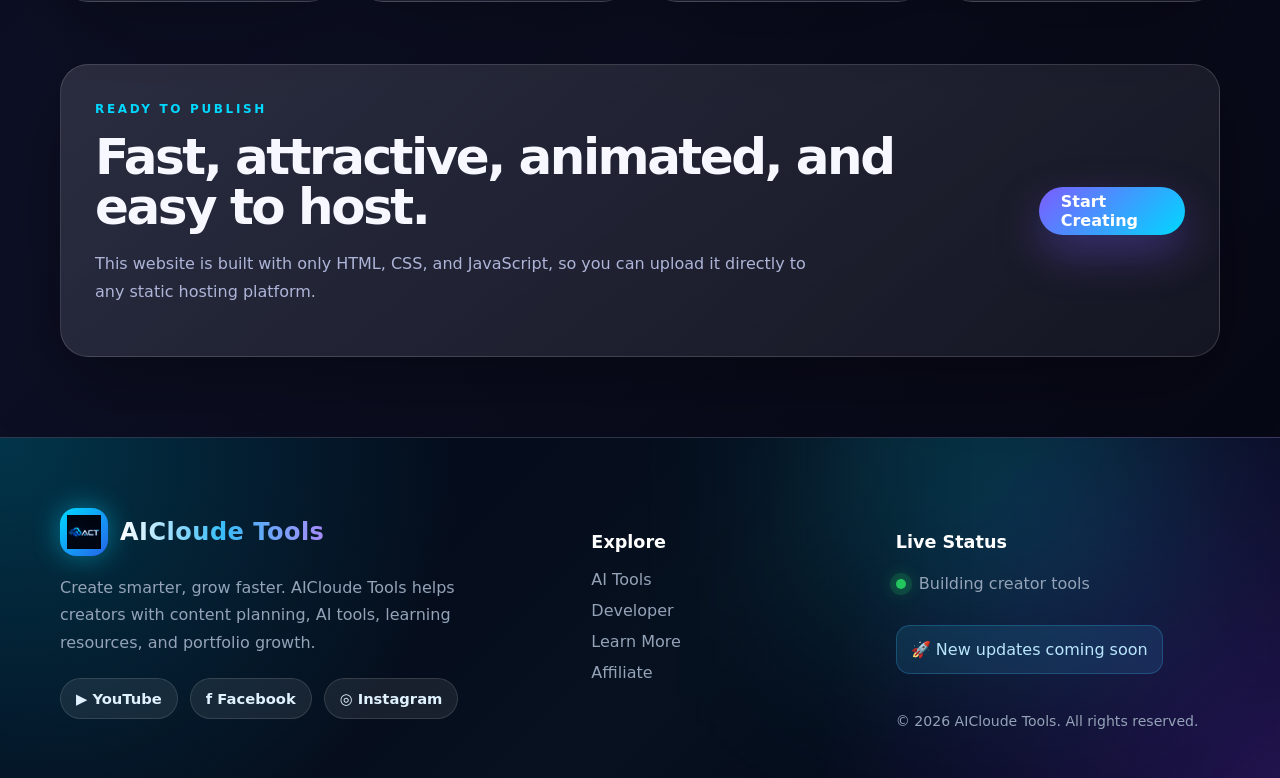
==== commit 152fa24f: "seo" ====
--- a/index.html
+++ b/index.html
@@ -4,7 +4,7 @@
   <meta charset="UTF-8" />
   <meta name="viewport" content="width=device-width, initial-scale=1.0" />
   <title>AICloude Tools | Home</title>
-<link rel="icon" href="../Images/logo.png" type="image/png">
+  <link rel="icon" href="Images/logo.png" type="image/png">
   <link rel="stylesheet" href="styles.css" />
 </head>
 <body data-page="home">
@@ -16,7 +16,7 @@
   <header class="site-header">
     <nav class="navbar container">
       <a class="brand magnetic" href="index.html" aria-label="AICloude Tools home">
-        <span class="logo-mark"><img src="/Images/logo.png" alt="AICloude Tools logo" /></span>
+        <span class="logo-mark"><img src="Images/logo.png" alt="AICloude Tools logo" /></span>
         <span class="logo-name">AICloude Tools</span>
       </a>
 
@@ -33,10 +33,10 @@
 
         <ul class="nav-links">
           <li><a class="active" href="index.html">Home</a></li>
-          <li><a href="/Pages/tools.html">Tools</a></li>
-          <li><a href="/Pages/developer.html">Developer</a></li>
-          <li><a href="/Pages/learn-more.html">Learn More</a></li>
-          <li><a href="/Pages/affiliate.html">Affiliate</a></li>
+          <li><a href="Pages/tools.html">Tools</a></li>
+          <li><a href="Pages/developer.html">Developer</a></li>
+          <li><a href="Pages/learn-more.html">Learn More</a></li>
+          <li><a href="Pages/affiliate.html">Affiliate</a></li>
         </ul>
       </div>
     </nav>
@@ -46,7 +46,7 @@
     <section class="hero container reveal">
       <div class="hero-copy">
         <p class="eyebrow">Create • Edit • Publish • Grow</p>
-        <h1><a class="title-link" href="/Pages/tools.html">AICloude Tools</a> for next-level online creators.</h1>
+        <h1><a class="title-link" href="Pages/tools.html">AICloude Tools</a> for next-level online creators.</h1>
         <p class="hero-text">A modern creator website concept with smart tools, clean pages, animated sections, smooth transitions, and a professional responsive layout.</p>
         <div class="hero-actions">
           <a class="btn primary" href="Pages/tools.html">Explore Tools</a>
@@ -67,6 +67,7 @@
             </div>
 
             <div class="shorts-player-shell" aria-label="Content score preview">
+              <div class="avatar-badge" aria-label="Creator avatar">AI</div>
               <div class="score-shell">
                 <div class="score-value">92%</div>
                 <p>Content Score</p>
@@ -102,22 +103,22 @@
         <h2>Everything a digital creator needs on one clean website.</h2>
       </div>
       <div class="feature-grid">
-        <a class="feature-card" href="/Pages/tools.html">
+        <a class="feature-card" href="Pages/tools.html">
           <span class="card-icon">⚡</span>
           <h3>Creator Tools</h3>
           <p>SEO title ideas, hashtag helper, caption generator, content planner, and thumbnail checklist layout.</p>
         </a>
-        <a class="feature-card" href="developer.html">
+        <a class="feature-card" href="Pages/developer.html">
           <span class="card-icon">👨‍💻</span>
           <h3>Developer Page</h3>
           <p>Professional profile section, skills, availability status, project highlights, and contact call-to-action.</p>
         </a>
-        <a class="feature-card" href="/Pages/learn-more.html">
+        <a class="feature-card" href="Pages/learn-more.html">
           <span class="card-icon">📚</span>
           <h3>Learn More</h3>
           <p>Beginner-friendly guide explaining how creators can plan, publish, and grow content consistently.</p>
         </a>
-        <a class="feature-card" href="/Pages/affiliate.html">
+        <a class="feature-card" href="Pages/affiliate.html">
           <span class="card-icon">💼</span>
           <h3>Affiliate Marketing</h3>
           <p>Learn how to promote products, share affiliate links, and earn commissions from your creator content.</p>
@@ -131,75 +132,48 @@
         <h2>Fast, attractive, animated, and easy to host.</h2>
         <p>This website is built with only HTML, CSS, and JavaScript, so you can upload it directly to any static hosting platform.</p>
       </div>
-      <a class="btn primary" href="/Pages/tools.html">Start Creating</a>
+      <a class="btn primary" href="Pages/tools.html">Start Creating</a>
     </section>
   </main>
 
-  <!-- <footer class="site-footer">
+  <footer class="site-footer">
+    <div class="footer-glow"></div>
+
     <div class="container footer-grid">
-      <div>
-        <a class="brand footer-brand" href="index.html"><span class="logo-mark"><img src="logo.png" alt="AICloude Tools logo" /></span><span class="logo-name">AICloude Tools</span></a>
-        <p>Modern creator platform concept made for content planning, tools, learning, and portfolio growth.</p>
+      <div class="footer-about">
+        <a class="brand footer-brand" href="index.html">
+          <span class="logo-mark"><img src="Images/logo.png" alt="AICloude Tools logo" /></span>
+          <span class="logo-name">AICloude Tools</span>
+        </a>
+
+        <p>
+          Create smarter, grow faster. AICloude Tools helps creators with content planning,
+          AI tools, learning resources, and portfolio growth.
+        </p>
+
         <div class="footer-social">
-          <a class="social-link" href="#" aria-label="YouTube">📺 YouTube</a>
-          <a class="social-link" href="#" aria-label="Facebook">📘 Facebook</a>
-          <a class="social-link" href="#" aria-label="Instagram">📸 Instagram</a>
+          <a class="social-link youtube" href="https://www.youtube.com/channel/UCzxpUkSJjWvFqvvDOSSu3nQ" aria-label="YouTube">▶ YouTube</a>
+          <a class="social-link facebook" href="https://www.facebook.com/share/1UuDpsNNCD/" aria-label="Facebook">f Facebook</a>
+          <a class="social-link instagram" href="https://www.instagram.com/nganimationcr/" aria-label="Instagram">◎ Instagram</a>
         </div>
       </div>
-      <div>
-        <h4>Pages</h4>
-        <a href="tools.html">Tools</a>
-        <a href="developer.html">Developer</a>
-        <a href="learn-more.html">Learn More</a>
-        <a href="affiliate.html">Affiliate</a>
+
+      <div class="footer-links">
+        <h4>Explore</h4>
+        <a href="Pages/tools.html">AI Tools</a>
+        <a href="Pages/developer.html">Developer</a>
+        <a href="Pages/learn-more.html">Learn More</a>
+        <a href="Pages/affiliate.html">Affiliate</a>
       </div>
-      <div>
-        <h4>Status</h4>
-        <p><span class="live-dot"></span> Working on creator tools</p>
-        <p>© <span id="year"></span> AICloude Tools</p>
+
+      <div class="footer-status">
+        <h4>Live Status</h4>
+        <p><span class="live-dot"></span> Building creator tools</p>
+        <p class="footer-badge">🚀 New updates coming soon</p>
+        <p class="copyright">© <span id="year"></span> AICloude Tools. All rights reserved.</p>
       </div>
     </div>
-  </footer> -->
-<footer class="site-footer">
-  <div class="footer-glow"></div>
-
-  <div class="container footer-grid">
-    <div class="footer-about">
-      <a class="brand footer-brand" href="index.html">
-        <span class="logo-mark">
-          <img src="/Images/logo.png" alt="AICloude Tools logo" />
-        </span>
-        <span class="logo-name">AICloude Tools</span>
-      </a>
-
-      <p>
-        Create smarter, grow faster. AICloude Tools helps creators with content planning,
-        AI tools, learning resources, and portfolio growth.
-      </p>
-
-      <div class="footer-social">
-        <a class="social-link youtube" href="#" aria-label="YouTube">▶ YouTube</a>
-        <a class="social-link facebook" href="#" aria-label="Facebook">f Facebook</a>
-        <a class="social-link instagram" href="#" aria-label="Instagram">◎ Instagram</a>
-      </div>
-    </div>
-
-    <div class="footer-links">
-      <h4>Explore</h4>
-      <a href="/Pages/tools.html">AI Tools</a>
-      <a href="/Pages/developer.html">Developer</a>
-      <a href="/Pages/learn-more.html">Learn More</a>
-      <a href="/Pages/affiliate.html">Affiliate</a>
-    </div>
-
-    <div class="footer-status">
-      <h4>Live Status</h4>
-      <p><span class="live-dot"></span> Building creator tools</p>
-      <p class="footer-badge">🚀 New updates coming soon</p>
-      <p class="copyright">© <span id="year"></span> AICloude Tools. All rights reserved.</p>
-    </div>
-  </div>
-</footer>
+  </footer>
   <script src="script.js"></script>
 </body>
 </html>
--- a/styles.css
+++ b/styles.css
@@ -152,7 +152,7 @@
 .sub-hero { padding: 86px 0 34px; text-align: center; }
 .eyebrow { color: var(--brand-2); text-transform: uppercase; letter-spacing: .22em; font-weight: 800; font-size: 12px; }
 h1, h2, h3, p { margin-top: 0; }
-h1 { font-size: clamp(44px, 7vw, 84px); line-height: .95; letter-spacing: -0.07em; margin-bottom: 22px; }
+h1 {font-size: clamp(44px, 4.5vw, 84px);line-height: .95;letter-spacing: -0.07em;margin-bottom: 22px;}
 h2 { font-size: clamp(30px, 4vw, 50px); line-height: 1; letter-spacing: -0.05em; margin-bottom: 18px; }
 h3 { font-size: 22px; margin-bottom: 10px; }
 p { color: var(--muted); line-height: 1.75; }
@@ -268,6 +268,35 @@
   background: #000;
   box-shadow: 0 26px 70px rgba(0,0,0,.45), 0 0 50px rgba(0,216,255,.12);
 }
+.avatar-badge {
+  position: absolute;
+  left: 16px;
+  top: 16px;
+  width: 62px;
+  height: 62px;
+  border-radius: 50%;
+  display: grid;
+  place-items: center;
+  color: white;
+  font-size: 14px;
+  font-weight: 800;
+  background: radial-gradient(circle, rgba(124,92,255,.96), rgba(0,216,255,.24) 70%);
+  border: 2px solid rgba(255,255,255,.22);
+  box-shadow: 0 0 0 rgba(124,92,255,.4);
+  animation: pulse-avatar 3s ease-in-out infinite;
+  z-index: 2;
+}
+.avatar-badge::before {
+  content: "";
+  position: absolute;
+  inset: 6px;
+  border-radius: 50%;
+  background: rgba(255,255,255,.12);
+}
+@keyframes pulse-avatar {
+  0%, 100% { transform: translateY(0) scale(1); box-shadow: 0 0 0 0 rgba(124,92,255,0.4); }
+  50% { transform: translateY(-6px) scale(1.04); box-shadow: 0 0 28px rgba(124,92,255,0.16); }
+}
 .youtube-player,
 .youtube-player iframe {
   width: 100%;
@@ -397,9 +426,12 @@
   border-radius: 38px;
   font-size: 42px;
   font-weight: 900;
-  background: linear-gradient(135deg, var(--brand), var(--accent));
+  /* background: linear-gradient(135deg, var(--brand), var(--accent)); */
   box-shadow: 0 20px 60px rgba(255, 202, 92, .24);
-}
+  background-image: url("Images/profile-pic2.jpeg");
+      background-size: contain;
+}
+
 .availability { display: inline-flex; align-items: center; gap: 8px; padding: 10px 14px; border-radius: 999px; background: rgba(0,216,255,.1); color: #cfffff; font-weight: 700; }
 .live-dot { width: 10px; height: 10px; border-radius: 999px; background: #34ff8b; display: inline-block; box-shadow: 0 0 0 rgba(52,255,139,.55); animation: pulse 1.3s infinite; }
 @keyframes pulse { 70% { box-shadow: 0 0 0 12px rgba(52,255,139,0); } }
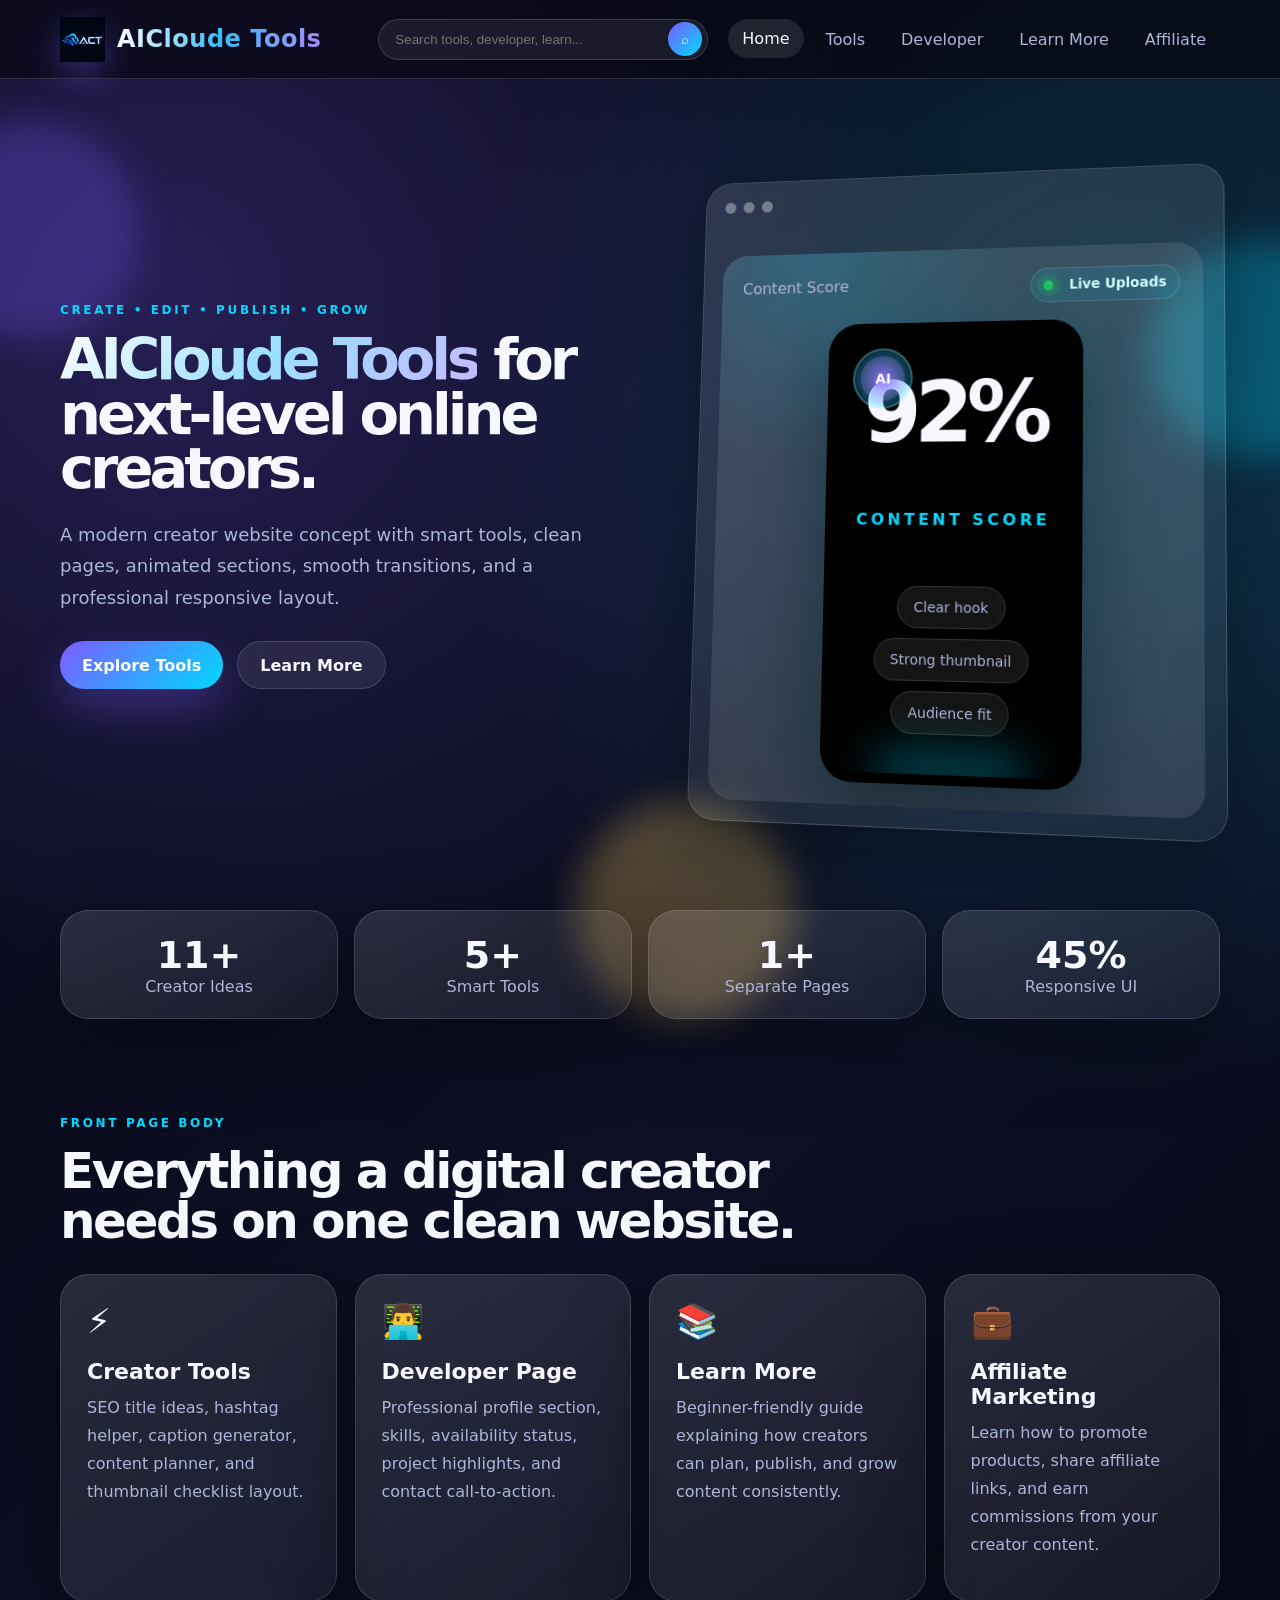
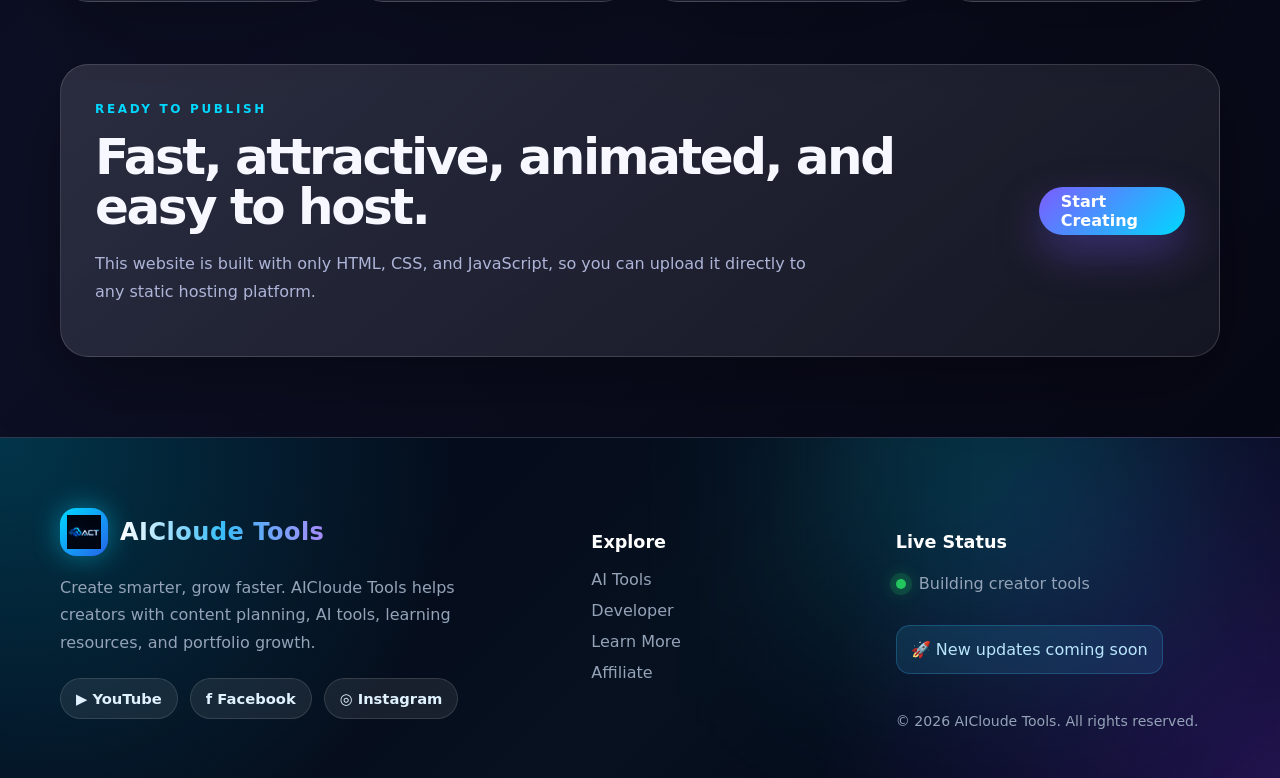
==== commit cf8e7aa4: "seo" ====
--- a/index.html
+++ b/index.html
@@ -1,9 +1,11 @@
 <!DOCTYPE html>
 <html lang="en">
 <head>
+  <title>AICloud Tools - AI Video, AI Images, PDF Editor, Reels Downloader & More</title>
+  <meta name="description"
+    content="AICloud Tools is an all-in-one platform for AI video creation, AI-generated images, and entertainment. Download Instagram reels, edit PDFs, create Word & Excel files, remove image backgrounds, and solve all image-related tasks. Get latest stock market news, finance updates, and useful tools for students, creators, and everyday needs.">
   <meta charset="UTF-8" />
   <meta name="viewport" content="width=device-width, initial-scale=1.0" />
-  <title>AICloude Tools | Home</title>
   <link rel="icon" href="Images/logo.png" type="image/png">
   <link rel="stylesheet" href="styles.css" />
 </head>
